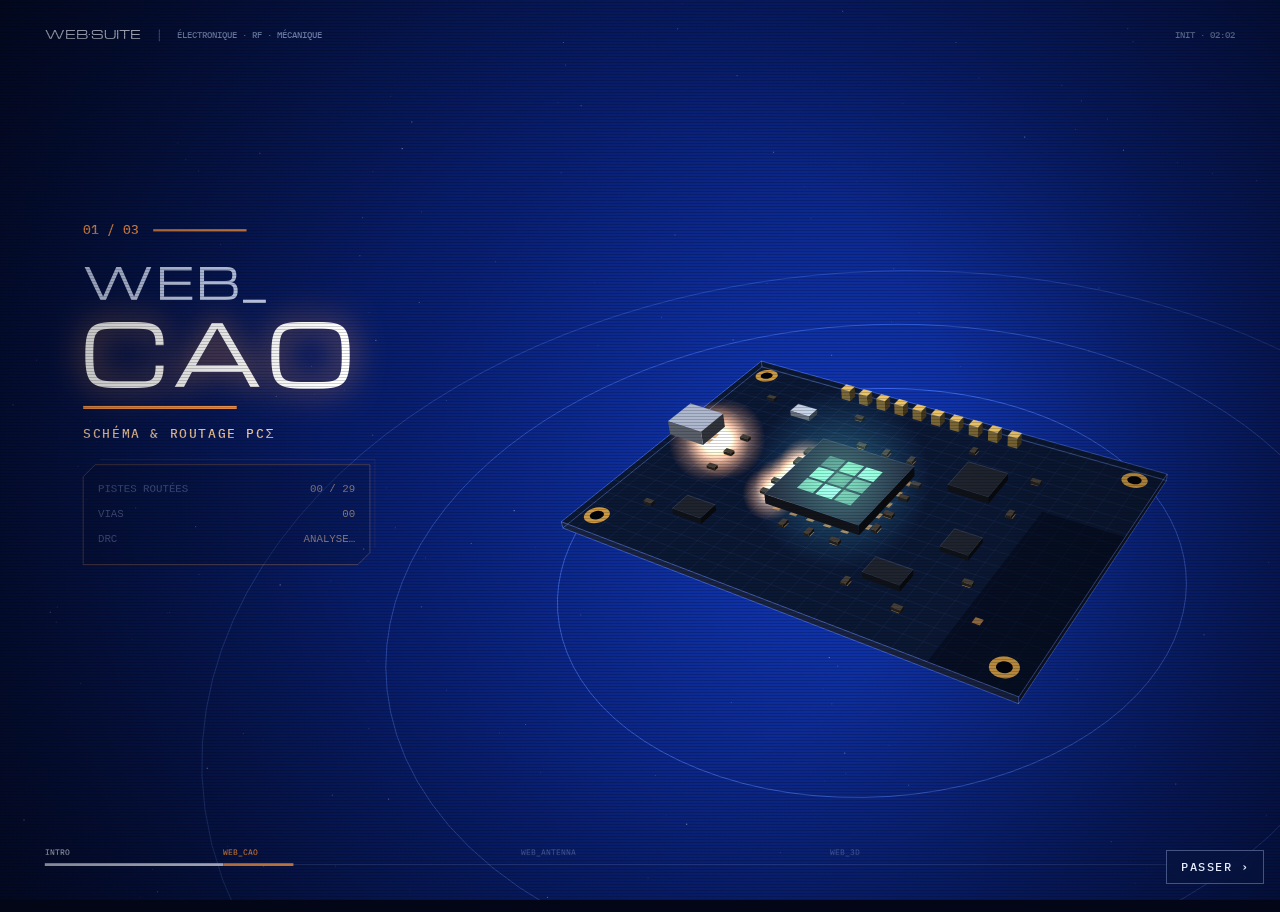
==== lanceur/index.html @ eeaee817 "Lanceur : demande le nom et l'e-mail git au premier envoi d'un poste neuf Sans user.name / user.emai" ====
<!doctype html>
<html lang="fr">
<head>
<meta charset="utf-8">
<meta name="viewport" content="width=device-width, initial-scale=1, viewport-fit=cover">
<title>WEB·SUITE</title>
<link rel="icon" href="data:image/svg+xml,%3Csvg xmlns='http://www.w3.org/2000/svg' viewBox='0 0 32 32'%3E%3Crect width='32' height='32' fill='%23020617'/%3E%3Cpath d='M6 22h8l6-8h6M6 12h6l4-5' stroke='%234fe0ff' stroke-width='2.4' fill='none' stroke-linecap='round'/%3E%3C/svg%3E">
<link rel="preconnect" href="https://fonts.googleapis.com">
<link rel="preconnect" href="https://fonts.gstatic.com" crossorigin>
<link rel="stylesheet" href="https://fonts.googleapis.com/css2?family=Michroma&family=IBM+Plex+Mono:wght@400;500&display=swap">
<style>
  :root {
    color-scheme: dark;
    --ink: #020617;
    --panel: rgba(6, 16, 48, .62);
    --text: #e6edff;
    --muted: #8ea3d9;
    --faint: rgba(142, 163, 217, .28);
    --ok: #8dffb8;
    --err: #ff6b7d;
    --display: "Michroma", "Eurostile", "Arial Black", system-ui, sans-serif;
    --mono: "IBM Plex Mono", ui-monospace, "SFMono-Regular", Menlo, Consolas, monospace;
  }
  * { box-sizing: border-box; }
  [hidden] { display: none !important; }
  html, body { min-height: 100%; }
  body {
    margin: 0;
    color: var(--text);
    font: 400 14px/1.5 var(--mono);
    background:
      radial-gradient(ellipse 80% 70% at 50% 38%, rgba(18, 58, 190, .55), rgba(8, 30, 112, .35) 42%, transparent 78%),
      var(--ink);
    background-attachment: fixed;
  }
  body::before {                     /* trame de circuit, très discrète */
    content: ""; position: fixed; inset: 0; pointer-events: none;
    background-image:
      linear-gradient(rgba(90, 120, 200, .07) 1px, transparent 1px),
      linear-gradient(90deg, rgba(90, 120, 200, .07) 1px, transparent 1px);
    background-size: 44px 44px;
    mask-image: radial-gradient(ellipse at 50% 40%, #000 20%, transparent 75%);
  }
  body::after {                      /* lignes de balayage, comme l'intro */
    content: ""; position: fixed; inset: 0; pointer-events: none;
    background: repeating-linear-gradient(transparent 0 2px, rgba(0, 0, 0, .16) 2px 3px);
  }

  /* ---------- intro ---------- */
  #intro-voile {
    position: fixed; inset: 0; z-index: 20; background: var(--ink);
    transition: opacity .7s ease;
  }
  /* visibility et non display : l'iframe garde sa taille, sinon l'intro
     redessinerait sur un canvas 0x0 à son événement resize (drawImage échoue) */
  #intro-voile.cache { opacity: 0; pointer-events: none; visibility: hidden; transition: opacity .7s ease, visibility 0s .7s; }
  #intro-voile iframe { width: 100%; height: 100%; border: 0; display: block; }
  #passer {
    position: absolute; right: 16px; bottom: calc(16px + env(safe-area-inset-bottom, 0px));
    font: 500 12px/1 var(--mono); letter-spacing: .12em; text-transform: uppercase;
    color: var(--text); background: rgba(8, 20, 60, .55);
    border: 1px solid rgba(142, 163, 217, .45); padding: 10px 14px; cursor: pointer;
    backdrop-filter: blur(6px);
  }
  #passer:hover { border-color: var(--text); }

  /* ---------- lanceur ---------- */
  .page {
    position: relative; max-width: 1320px; margin: 0 auto;
    padding: 28px clamp(16px, 3.5vw, 56px) 40px;
    min-height: 100vh; display: flex; flex-direction: column;
    opacity: 0; transform: translateY(12px); transition: opacity .8s ease, transform .8s ease;
  }
  .page.visible { opacity: 1; transform: none; }

  header { display: flex; align-items: center; gap: 18px; flex-wrap: wrap; }
  .marque { font: 400 17px/1 var(--display); letter-spacing: .06em; }
  .slogan { color: var(--muted); font-size: 12px; letter-spacing: .14em; padding-left: 18px; border-left: 1px solid var(--faint); }
  header .droite { margin-left: auto; display: flex; gap: 10px; align-items: center; }
  .etat-global { color: var(--muted); font-size: 12px; letter-spacing: .14em; }

  .titre { text-align: center; margin: clamp(40px, 10vh, 110px) 0 clamp(28px, 5vh, 52px); }
  .titre h1 {
    margin: 0; font: 400 clamp(34px, 6.4vw, 92px)/1.05 var(--display); letter-spacing: .04em;
    text-shadow: 0 .14em 0 rgba(159, 184, 255, .12);
  }
  .titre p { margin: 14px 0 0; color: rgba(170, 195, 255, .95); font-size: clamp(11px, 1.1vw, 15px); letter-spacing: .26em; }

  .cartes { display: grid; grid-template-columns: repeat(3, minmax(0, 1fr)); gap: clamp(16px, 2vw, 34px); }
  @media (max-width: 900px) { .cartes { grid-template-columns: 1fr; } .slogan { display: none; } }

  .carte {
    --c: #fff;
    position: relative; padding: 22px 22px 18px; min-height: 250px;
    display: flex; flex-direction: column; gap: 14px;
    background: var(--panel);
    clip-path: polygon(22px 0, 100% 0, 100% calc(100% - 22px), calc(100% - 22px) 100%, 0 100%, 0 22px);
    isolation: isolate;
    container-type: inline-size;
  }
  .carte::before {                   /* liseré coupé aux coins */
    content: ""; position: absolute; inset: 0; z-index: -1; padding: 1px;
    background: linear-gradient(135deg, color-mix(in srgb, var(--c) 75%, transparent), color-mix(in srgb, var(--c) 22%, transparent));
    clip-path: inherit;
    -webkit-mask: linear-gradient(#000 0 0) content-box, linear-gradient(#000 0 0);
    -webkit-mask-composite: xor; mask-composite: exclude;
  }
  .carte::after {                    /* halo au survol */
    content: ""; position: absolute; inset: 0; z-index: -2; opacity: 0; transition: opacity .3s;
    background: radial-gradient(circle at 20% 0%, color-mix(in srgb, var(--c) 18%, transparent), transparent 60%);
  }
  .carte:hover::after { opacity: 1; }
  .entete { display: flex; align-items: center; gap: 16px; }
  .icone { width: 54px; height: 54px; flex: none; color: var(--c); filter: drop-shadow(0 0 6px color-mix(in srgb, var(--c) 55%, transparent)); }
  .num { color: var(--c); font-size: 12px; letter-spacing: .12em; }
  .carte h2 { margin: 2px 0 0; font: 400 clamp(15px, 5.4cqi, 24px)/1.15 var(--display); letter-spacing: .03em; white-space: nowrap; }
  .sous { color: color-mix(in srgb, var(--c) 45%, #fff); font-size: 13px; }

  .statut { display: flex; align-items: center; gap: 8px; font-size: 12px; letter-spacing: .1em; text-transform: uppercase; color: var(--muted); }
  .statut::before { content: ""; width: 8px; height: 8px; border-radius: 50%; background: currentColor; flex: none; }
  .statut.actif { color: var(--ok); }
  .statut.actif::before { box-shadow: 0 0 8px var(--ok); }
  .statut.occupe { color: var(--c); }
  .statut.occupe::before { animation: pulse 1s ease-in-out infinite; }
  .statut.erreur { color: var(--err); }
  .statut.absent::before { background: transparent; border: 1px solid currentColor; }
  @keyframes pulse { 50% { opacity: .25; } }
  .message { min-height: 2.9em; color: var(--muted); font-size: 12px; overflow-wrap: anywhere;
             display: -webkit-box; -webkit-line-clamp: 2; -webkit-box-orient: vertical; overflow: hidden; }

  .actions { margin-top: auto; display: flex; gap: 10px; flex-wrap: wrap; }
  button, .bouton {
    font: 500 12px/1 var(--mono); letter-spacing: .12em; text-transform: uppercase;
    color: var(--text); background: rgba(8, 20, 60, .55);
    border: 1px solid rgba(142, 163, 217, .45); padding: 11px 15px; cursor: pointer;
    text-decoration: none; display: inline-flex; align-items: center; gap: 8px;
  }
  button:hover, .bouton:hover { border-color: var(--text); }
  button:focus-visible, .bouton:focus-visible { outline: 2px solid #4fe0ff; outline-offset: 2px; }
  button:disabled { opacity: .45; cursor: default; border-color: rgba(142, 163, 217, .45); }
  .principal { background: color-mix(in srgb, var(--c, #4fe0ff) 16%, rgba(8, 20, 60, .7)); border-color: var(--c, #4fe0ff); color: #fff; }
  .principal:hover { background: color-mix(in srgb, var(--c, #4fe0ff) 28%, rgba(8, 20, 60, .7)); }
  .discret { border-color: transparent; background: transparent; color: var(--muted); padding-left: 6px; padding-right: 6px; }
  .discret:hover { color: var(--text); border-color: transparent; }

  .pied { margin-top: auto; padding-top: 36px; display: flex; gap: 16px; align-items: center; flex-wrap: wrap; color: var(--muted); font-size: 12px; }
  .pied .chemin { overflow-wrap: anywhere; }
  .pied .alerte { color: #ffd2a3; }
  #tout { --c: #e6edff; }

  dialog {
    width: min(900px, calc(100vw - 32px)); max-height: 80vh; padding: 0;
    color: var(--text); background: #050c24; border: 1px solid var(--faint);
  }
  dialog::backdrop { background: rgba(2, 6, 23, .75); backdrop-filter: blur(3px); }
  dialog .barre { display: flex; align-items: center; gap: 12px; padding: 12px 16px; border-bottom: 1px solid var(--faint); }
  dialog .barre strong { font: 400 14px var(--display); letter-spacing: .05em; }
  dialog .barre button { margin-left: auto; }
  dialog pre { margin: 0; padding: 16px; max-height: calc(80vh - 60px); overflow: auto; font: 12px/1.55 var(--mono); white-space: pre-wrap; color: #c7d3f5; }

  @media (prefers-reduced-motion: reduce) {
    .page, #intro-voile { transition: none; }
    .statut.occupe::before { animation: none; }
  }
</style>
</head>
<body>

<div id="intro-voile" class="cache">
  <iframe id="intro" title="Animation d'introduction WEB·SUITE"></iframe>
  <button id="passer" type="button">Passer ›</button>
</div>

<div class="page" id="page">
  <header>
    <span class="marque">WEB·SUITE</span>
    <span class="slogan">ÉLECTRONIQUE · RF · MÉCANIQUE</span>
    <div class="droite">
      <span class="etat-global" id="etat-global">CONNEXION…</span>
      <button class="discret" id="revoir" type="button" title="Rejouer l'animation d'introduction">↻ Intro</button>
    </div>
  </header>

  <section class="titre">
    <h1>WEB·SUITE</h1>
    <p>CHOISISSEZ VOTRE OUTIL</p>
  </section>

  <section class="cartes" id="cartes" aria-live="polite"></section>

  <footer class="pied">
    <button id="tout" class="principal" type="button" hidden>⇩ Télécharger les outils manquants</button>
    <span class="alerte" id="sans-git" hidden>git introuvable : les outils seront téléchargés en zip, sans mise à jour automatique.</span>
    <span class="chemin" id="racine"></span>
  </footer>
</div>

<dialog id="journal">
  <div class="barre"><strong id="journal-titre">Journal</strong><button type="button" id="journal-fermer">Fermer</button></div>
  <pre id="journal-texte"></pre>
</dialog>

<script>
(() => {
'use strict';

const ICONES = {
  web_cao: '<svg viewBox="0 0 54 54" fill="none" stroke="currentColor" stroke-width="1.6" stroke-linecap="round" stroke-linejoin="round"><path d="M7 36h12l10-12h18"/><path d="M7 20h9l7-9h9"/><path d="M29 44l8-8h10"/><g fill="currentColor"><circle cx="7" cy="36" r="2.6"/><circle cx="47" cy="24" r="2.6"/><circle cx="7" cy="20" r="2.6"/><circle cx="32" cy="11" r="2.6"/><circle cx="47" cy="36" r="2.6"/></g></svg>',
  web_antenna: '<svg viewBox="0 0 54 54" fill="none" stroke="currentColor" stroke-width="1.6" stroke-linecap="round"><path d="M27 30v18"/><circle cx="27" cy="30" r="2.6" fill="currentColor"/><path d="M19 22a11 11 0 0 1 16 0" opacity=".95"/><path d="M13 16a20 20 0 0 1 28 0" opacity=".7"/><path d="M7 10a29 29 0 0 1 40 0" opacity=".45"/></svg>',
  web_3d: '<svg viewBox="0 0 54 54" fill="none" stroke="currentColor" stroke-width="1.6" stroke-linejoin="round"><path d="M27 6l18 10v22L27 48 9 38V16z"/><path d="M9 16l18 10 18-10M27 26v22"/><path d="M18 11l18 10v6" opacity=".4"/></svg>',
};

const $ = s => document.querySelector(s);
const cartes = $('#cartes');
let etat = null;
let minuteur = 0;
const attente = {};          // id -> onglet ouvert en attendant que le serveur réponde

/* ---------------- API ---------------- */
async function api(chemin, corps) {
  const opts = corps === undefined ? {} : {
    method: 'POST',
    headers: { 'Content-Type': 'application/json', 'X-WebSuite': '1' },
    body: JSON.stringify(corps),
  };
  const r = await fetch(chemin, opts);
  if (!r.ok) throw new Error((await r.json().catch(() => ({}))).erreur || r.statusText);
  return r.json();
}

async function rafraichir() {
  clearTimeout(minuteur);
  try {
    const d = await api('/api/etat');
    etat = d;
    rendre();
    $('#etat-global').textContent = 'PRÊT';
  } catch (e) {
    $('#etat-global').textContent = 'LANCEUR ARRÊTÉ';
  }
  const occupe = etat && etat.outils.some(o => o.phase === 'installation' || o.phase === 'demarrage');
  minuteur = setTimeout(rafraichir, occupe ? 800 : 4000);
}

/* ---------------- rendu ---------------- */
function statutDe(o) {
  if (o.phase === 'installation') return ['occupe', o.installe ? 'Installation d’openEMS…' : 'Téléchargement…'];
  if (o.phase === 'demarrage') return ['occupe', 'Démarrage…'];
  if (o.phase === 'actif') return ['actif', `En cours · port ${o.port}`];
  if (o.phase === 'erreur') return ['erreur', 'Erreur'];
  return o.installe ? ['', 'Installé'] : ['absent', 'Non installé'];
}

// L'outil tourne sur la même machine que le lanceur : on garde l'hôte par
// lequel cette page a été ouverte (127.0.0.1 en local, l'IP du poste depuis
// une tablette), seul le port change.
function urlOutil(o) {
  const u = new URL(o.url);
  u.hostname = location.hostname;
  return u.href;
}

function boutons(o) {
  const b = [];
  if (!o.installe) {
    b.push(`<button class="principal" data-action="installer" ${o.phase === 'installation' ? 'disabled' : ''}>⇩ Télécharger</button>`);
  } else if (o.phase === 'actif') {
    b.push(`<a class="bouton principal" href="${urlOutil(o)}" target="_blank" rel="noopener">Ouvrir ↗</a>`);
    b.push('<button data-action="arreter">■ Arrêter</button>');
  } else if (o.phase === 'demarrage') {
    b.push('<button class="principal" disabled>Démarrage…</button>');
    b.push('<button data-action="arreter">■ Annuler</button>');
  } else if (o.phase === 'installation') {
    b.push('<button class="principal" disabled>Installation…</button>');
  } else {
    b.push('<button class="principal" data-action="lancer">▶ Lancer</button>');
    if (o.openems === false) b.push('<button data-action="openems" title="Télécharge openEMS (~50 Mo), crée env\\ en Python 3.10/3.11 et installe ses paquets">⚙ Installer openEMS</button>');
  }
  if (o.a_envoyer && o.phase !== 'installation') b.push('<button data-action="envoyer" title="commit + push des projets de cet outil vers GitHub">⇧ Envoyer sur GitHub</button>');
  b.push('<button class="discret" data-action="journal">Journal</button>');
  return b.join('');
}

function rendre() {
  const d = etat;
  $('#racine').textContent = `Dossier des outils : ${d.racine} · Projets : ${d.projets}`;
  $('#sans-git').hidden = d.git;
  const manquants = d.outils.filter(o => !o.installe && o.phase !== 'installation');
  $('#tout').hidden = manquants.length === 0;
  $('#tout').textContent = manquants.length === d.outils.length
    ? '⇩ Télécharger les 3 outils' : `⇩ Télécharger les outils manquants (${manquants.length})`;

  d.outils.forEach((o, i) => {
    let c = cartes.querySelector(`[data-id="${o.id}"]`);
    if (!c) {
      c = document.createElement('article');
      c.className = 'carte'; c.dataset.id = o.id; c.style.setProperty('--c', o.couleur);
      c.innerHTML = `
        <div class="entete">
          <div class="icone">${ICONES[o.id] || ''}</div>
          <div><div class="num">0${i + 1} / 0${d.outils.length}</div><h2>${o.nom}</h2></div>
        </div>
        <div class="sous">${o.sous_titre}</div>
        <div class="statut"></div>
        <div class="message"></div>
        <div class="actions"></div>`;
      cartes.appendChild(c);
    }
    const [cls, libelle] = statutDe(o);
    const st = c.querySelector('.statut');
    st.className = 'statut ' + cls; st.textContent = libelle;
    let msg = o.message || (o.installe ? o.dossier : 'Sera cloné depuis GitHub dans ' + o.dossier);
    if (o.installe && !o.phase && o.openems === false) msg = 'Simulations : openEMS pas encore installé (bouton « Installer openEMS »).';
    c.querySelector('.message').textContent = msg;
    c.querySelector('.message').title = msg;
    const html = boutons(o);
    const act = c.querySelector('.actions');
    if (act.dataset.html !== html) { act.innerHTML = html; act.dataset.html = html; }

    // onglet ouvert pendant le démarrage : on y envoie l'outil dès qu'il répond
    const w = attente[o.id];
    if (w) {
      if (o.phase === 'actif' && o.url) { if (!w.closed) w.location.href = urlOutil(o); delete attente[o.id]; }
      else if (o.phase !== 'demarrage') { if (!w.closed) w.close(); delete attente[o.id]; }
    }
  });
}

function ongletAttente(o) {
  const w = window.open('', '_blank');
  if (!w) return null;       // bloqueur de fenêtres : le bouton « Ouvrir » prendra le relais
  w.document.write(`<!doctype html><meta charset="utf-8"><title>${o.nom} — démarrage</title>
    <body style="margin:0;height:100vh;display:grid;place-items:center;background:#020617;color:#e6edff;font:500 14px/1.6 'IBM Plex Mono',Consolas,monospace;letter-spacing:.12em;text-align:center">
    <div><div style="color:${o.couleur};font-size:22px;letter-spacing:.05em">${o.nom}</div>DÉMARRAGE DU SERVEUR…<br><span style="color:#8ea3d9;font-size:12px">vérification des mises à jour, quelques secondes</span></div>`);
  w.document.close();
  return w;
}

cartes.addEventListener('click', async e => {
  const btn = e.target.closest('button[data-action]');
  if (!btn) return;
  const id = btn.closest('.carte').dataset.id;
  const o = etat.outils.find(x => x.id === id);
  const action = btn.dataset.action;
  if (action === 'journal') return ouvrirJournal(o);
  if (action === 'envoyer') return envoyer(o);
  if (action === 'lancer') { const w = ongletAttente(o); if (w) attente[id] = w; }
  btn.disabled = true;
  try {
    const d = await api('/api/' + action, { id });
    etat.outils = d.outils; rendre();
    // Fin de session : on propose tout de suite d'envoyer ce qui a changé.
    if (action === 'arreter' && d.outils.find(x => x.id === id).a_envoyer) await envoyer(o);
  } catch (err) {
    alert(`${o.nom} : ${err.message}`);
    if (attente[id]) { attente[id].close(); delete attente[id]; }
  }
  rafraichir();
});

/* Premier envoi depuis un poste neuf : git doit savoir qui signe les commits.
   Demandé une fois, retenu dans le dépôt PROJETS de ce poste. */
async function demanderIdentite() {
  for (;;) {
    const nom = prompt('Premier envoi depuis ce poste.\nVotre nom pour les commits git :');
    if (!nom) return false;
    const email = prompt('Votre adresse e-mail (celle de votre compte GitHub) :');
    if (!email) return false;
    const r = await api('/api/identite', { nom, email });
    if (r.ok) return true;
    alert(r.message);
  }
}

async function envoyer(o) {
  const defaut = `Session ${o.nom} ${new Date().toLocaleString('fr-FR')}`;
  const message = prompt(`${o.nom} : projets modifiés.\nMessage du commit (Annuler = plus tard) :`, defaut);
  if (message === null) return;
  $('#etat-global').textContent = 'ENVOI SUR GITHUB…';
  try {
    const corps = { id: o.id, message: message || defaut };
    let d = await api('/api/envoyer', corps);
    if (d.identite) {
      if (!await demanderIdentite()) { rafraichir(); return; }
      d = await api('/api/envoyer', corps);
    }
    etat.outils = d.outils; rendre();
    if (!d.ok) alert(`${o.nom} : ${d.message}`);
  } catch (err) { alert(`${o.nom} : ${err.message}`); }
  rafraichir();
}

$('#tout').addEventListener('click', async () => {
  $('#tout').disabled = true;
  try { await api('/api/installer', { id: 'tous' }); } catch (err) { alert(err.message); }
  $('#tout').disabled = false;
  rafraichir();
});

/* ---------------- journal ---------------- */
const dlg = $('#journal');
let journalId = null, journalMinuteur = 0;
async function chargerJournal() {
  if (!journalId || !dlg.open) return;
  try {
    const { texte } = await api('/api/journal?id=' + journalId);
    const pre = $('#journal-texte');
    const enBas = pre.scrollTop + pre.clientHeight >= pre.scrollHeight - 8;
    pre.textContent = texte || '(vide)';
    if (enBas) pre.scrollTop = pre.scrollHeight;
  } catch (e) { /* le lanceur a pu s'arrêter */ }
  journalMinuteur = setTimeout(chargerJournal, 1500);
}
function ouvrirJournal(o) {
  journalId = o.id;
  $('#journal-titre').textContent = `Journal · ${o.nom}`;
  $('#journal-texte').textContent = '…';
  dlg.showModal();
  chargerJournal().then(() => { const p = $('#journal-texte'); p.scrollTop = p.scrollHeight; });
}
$('#journal-fermer').addEventListener('click', () => dlg.close());
dlg.addEventListener('close', () => { clearTimeout(journalMinuteur); journalId = null; });

/* ---------------- intro ---------------- */
const voile = $('#intro-voile'), cadre = $('#intro'), page = $('#page');
let introOuverte = false, secours = 0;

function montrerLanceur() { page.classList.add('visible'); }

function fermerIntro(delai = 0) {
  if (!introOuverte) return;
  introOuverte = false;
  clearTimeout(secours);
  setTimeout(() => {
    voile.classList.add('cache');
    montrerLanceur();
  }, delai);
  try { sessionStorage.setItem('websuite-intro-vue', '1'); } catch (e) { /* stockage indisponible */ }
}

function brancherIntro() {
  let w;
  try { w = cadre.contentWindow; w.document; } catch (e) { return; }
  // Fin naturelle : on laisse l'écran final (les 3 cartes) un instant, puis fondu.
  w.addEventListener('websuite:intro-end', () => fermerIntro(900));
  // Un clic ou une touche dans l'intro la saute : ici, cela veut dire « au lanceur ».
  const sauter = ev => { ev.stopPropagation(); ev.preventDefault(); fermerIntro(); };
  w.document.addEventListener('click', sauter, true);
  w.document.addEventListener('keydown', ev => {
    if ([' ', 'Enter', 'Escape'].includes(ev.key)) sauter(ev);
  }, true);
  const replay = w.document.getElementById('replay');
  if (replay) replay.style.display = 'none';
}

function jouerIntro() {
  introOuverte = true;
  voile.classList.remove('cache');
  const api_ = (() => { try { return cadre.contentWindow.WebSuiteIntro; } catch (e) { return null; } })();
  if (api_) api_.play();
  else cadre.src = 'websuite-intro.html';
  clearTimeout(secours);
  // Si l'intro ne se charge pas. Chargée, elle émet sa fin elle-même, même
  // si elle a été mise en pause dans un onglet en arrière-plan.
  secours = setTimeout(() => {
    try { if (cadre.contentWindow.WebSuiteIntro) return; } catch (e) { /* inaccessible */ }
    fermerIntro();
  }, 14000);
  setTimeout(() => { try { cadre.contentWindow.focus(); } catch (e) {} }, 100);
}

cadre.addEventListener('load', brancherIntro);
$('#passer').addEventListener('click', () => fermerIntro());
$('#revoir').addEventListener('click', jouerIntro);
window.addEventListener('keydown', e => { if (introOuverte && e.key === 'Escape') fermerIntro(); });

let dejaVue = false;
try { dejaVue = sessionStorage.getItem('websuite-intro-vue') === '1'; } catch (e) { /* idem */ }
const sansAnimation = matchMedia('(prefers-reduced-motion: reduce)').matches;
if (dejaVue || sansAnimation || new URLSearchParams(location.search).has('sans-intro')) montrerLanceur();
else jouerIntro();

rafraichir();
})();
</script>
</body>
</html>
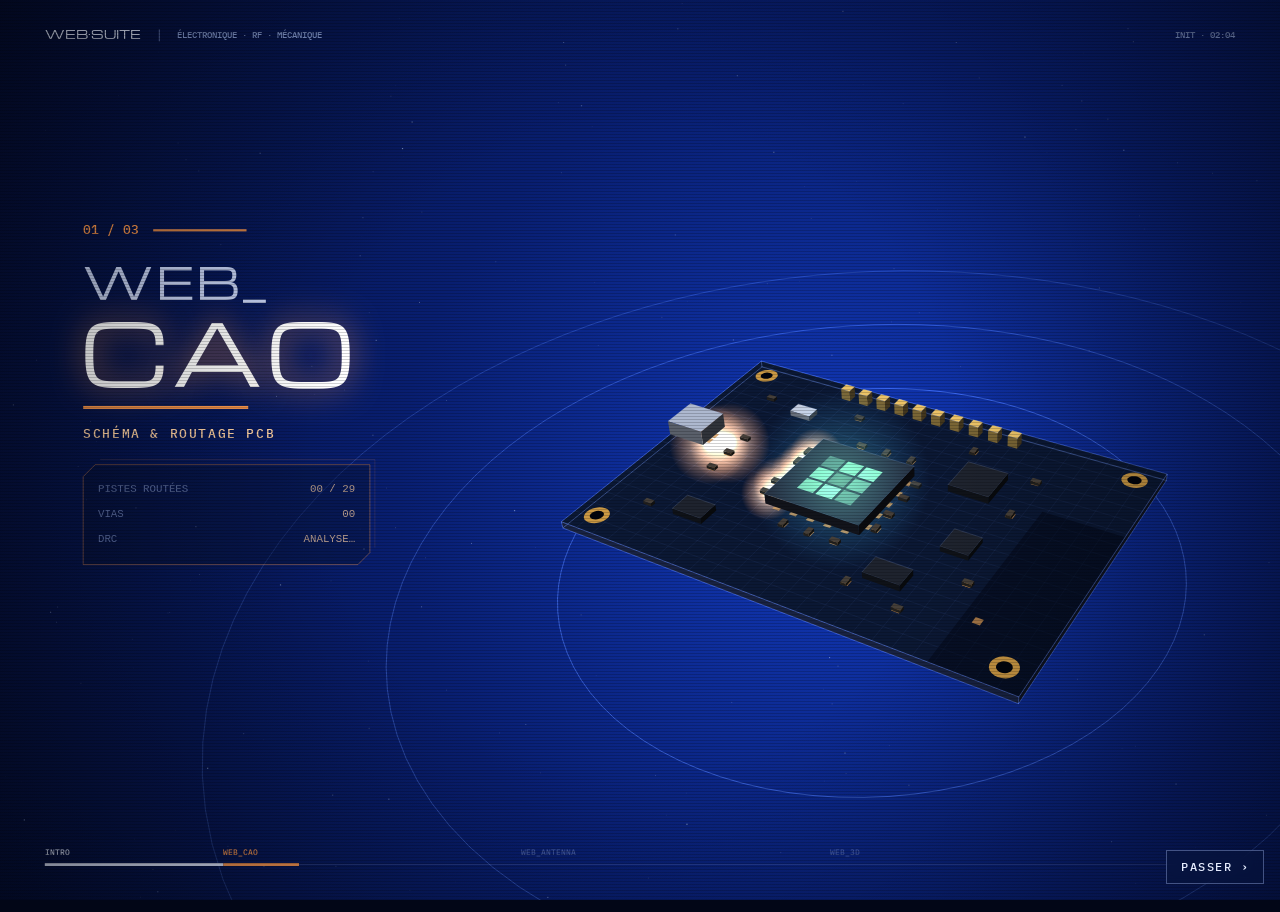
==== commit 1e427ddb: "Lanceur : vérifie les mises à jour des outils pendant l'animation d'intro Les trois outils sont véri" ====
--- a/lanceur/index.html
+++ b/lanceur/index.html
@@ -63,6 +63,12 @@
     backdrop-filter: blur(6px);
   }
   #passer:hover { border-color: var(--text); }
+  #intro-maj {
+    position: absolute; left: 16px; right: 130px; bottom: calc(26px + env(safe-area-inset-bottom, 0px));
+    font: 500 11px/1.4 var(--mono); letter-spacing: .12em; text-transform: uppercase;
+    color: var(--muted); white-space: nowrap; overflow: hidden; text-overflow: ellipsis;
+    pointer-events: none;
+  }
 
   /* ---------- lanceur ---------- */
   .page {
@@ -169,6 +175,7 @@
 <div id="intro-voile" class="cache">
   <iframe id="intro" title="Animation d'introduction WEB·SUITE"></iframe>
   <button id="passer" type="button">Passer ›</button>
+  <div id="intro-maj" aria-live="polite"></div>
 </div>
 
 <div class="page" id="page">
@@ -238,13 +245,14 @@
   } catch (e) {
     $('#etat-global').textContent = 'LANCEUR ARRÊTÉ';
   }
-  const occupe = etat && etat.outils.some(o => o.phase === 'installation' || o.phase === 'demarrage');
+  const occupe = etat && etat.outils.some(o => ['installation', 'demarrage', 'maj'].includes(o.phase));
   minuteur = setTimeout(rafraichir, occupe ? 800 : 4000);
 }
 
 /* ---------------- rendu ---------------- */
 function statutDe(o) {
   if (o.phase === 'installation') return ['occupe', o.installe ? 'Installation d’openEMS…' : 'Téléchargement…'];
+  if (o.phase === 'maj') return ['occupe', 'Mise à jour…'];
   if (o.phase === 'demarrage') return ['occupe', 'Démarrage…'];
   if (o.phase === 'actif') return ['actif', `En cours · port ${o.port}`];
   if (o.phase === 'erreur') return ['erreur', 'Erreur'];
@@ -272,6 +280,8 @@
     b.push('<button data-action="arreter">■ Annuler</button>');
   } else if (o.phase === 'installation') {
     b.push('<button class="principal" disabled>Installation…</button>');
+  } else if (o.phase === 'maj') {
+    b.push('<button class="principal" disabled>Mise à jour…</button>');
   } else {
     b.push('<button class="principal" data-action="lancer">▶ Lancer</button>');
     if (o.openems === false) b.push('<button data-action="openems" title="Télécharge openEMS (~50 Mo), crée env\\ en Python 3.10/3.11 et installe ses paquets">⚙ Installer openEMS</button>');
@@ -289,6 +299,12 @@
   $('#tout').hidden = manquants.length === 0;
   $('#tout').textContent = manquants.length === d.outils.length
     ? '⇩ Télécharger les 3 outils' : `⇩ Télécharger les outils manquants (${manquants.length})`;
+
+  // Pendant l'intro : où en est la recherche de mises à jour de chaque outil.
+  const verifies = d.outils.filter(o => o.installe);
+  $('#intro-maj').textContent = verifies.some(o => o.phase === 'maj')
+    ? 'Mises à jour · ' + verifies.map(o => o.nom + (o.phase === 'maj' ? ' …' : ' ✓')).join('  ·  ')
+    : '';
 
   d.outils.forEach((o, i) => {
     let c = cartes.querySelector(`[data-id="${o.id}"]`);
@@ -442,7 +458,17 @@
   let w;
   try { w = cadre.contentWindow; w.document; } catch (e) { return; }
   // Fin naturelle : on laisse l'écran final (les 3 cartes) un instant, puis fondu.
-  w.addEventListener('websuite:intro-end', () => fermerIntro(900));
+  // Les mises à jour des outils tournent pendant l'animation : on les attend
+  // (30 s au plus) avant de rendre la main.
+  w.addEventListener('websuite:intro-end', () => {
+    const limite = Date.now() + 30000;
+    (function attendre() {
+      if (!introOuverte) return;
+      const enCours = etat && etat.outils.some(o => o.phase === 'maj');
+      if (enCours && Date.now() < limite) return setTimeout(attendre, 300);
+      fermerIntro(900);
+    })();
+  });
   // Un clic ou une touche dans l'intro la saute : ici, cela veut dire « au lanceur ».
   const sauter = ev => { ev.stopPropagation(); ev.preventDefault(); fermerIntro(); };
   w.document.addEventListener('click', sauter, true);
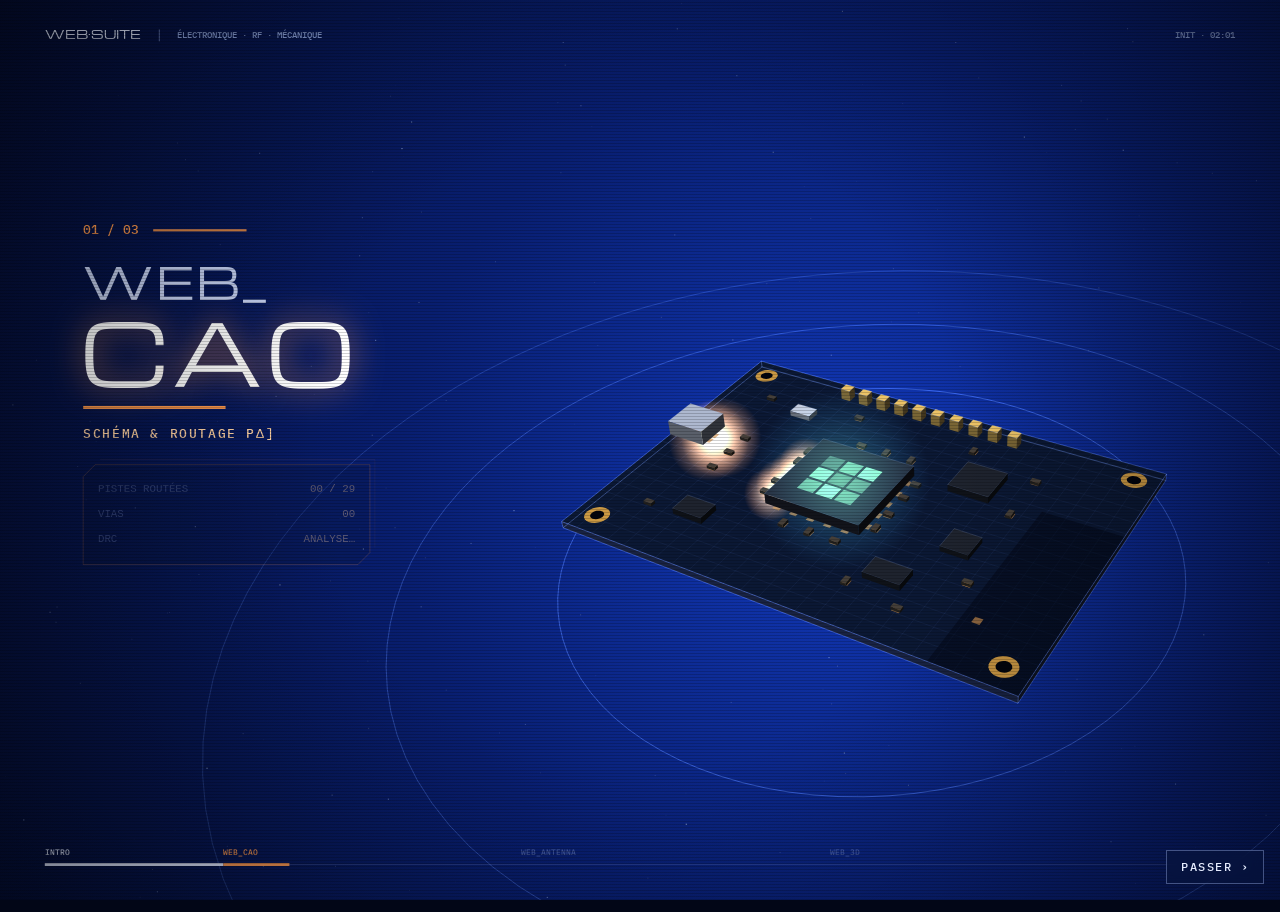
==== commit 0cccd2e6: "Hors ligne : ce qui a été enregistré repart tout seul vers GitHub Un envoi sans Internet faisait déj" ====
--- a/lanceur/index.html
+++ b/lanceur/index.html
@@ -197,6 +197,7 @@
 
   <footer class="pied">
     <button id="tout" class="principal" type="button" hidden>⇩ Télécharger les outils manquants</button>
+    <span class="alerte" id="envoi-auto" hidden></span>
     <span class="alerte" id="sans-git" hidden>git introuvable : les outils seront téléchargés en zip, sans mise à jour automatique.</span>
     <span class="chemin" id="racine"></span>
   </footer>
@@ -295,6 +296,12 @@
   const d = etat;
   $('#racine').textContent = `Dossier des outils : ${d.racine} · Projets : ${d.projets}`;
   $('#sans-git').hidden = d.git;
+  // Enregistré hors ligne : en attente d'Internet, ou revenu en ligne.
+  const ea = d.envoi_auto || {};
+  $('#envoi-auto').hidden = !ea.attente && !ea.ok;
+  $('#envoi-auto').textContent = ea.attente
+    ? `⏳ ${ea.attente} enregistrement(s) pas encore sur GitHub : envoi automatique dès que la connexion revient.` + (ea.message && !ea.ok ? ` (${ea.message})` : '')
+    : (ea.ok ? `✓ ${ea.message}` : '');
   const manquants = d.outils.filter(o => !o.installe && o.phase !== 'installation');
   $('#tout').hidden = manquants.length === 0;
   $('#tout').textContent = manquants.length === d.outils.length
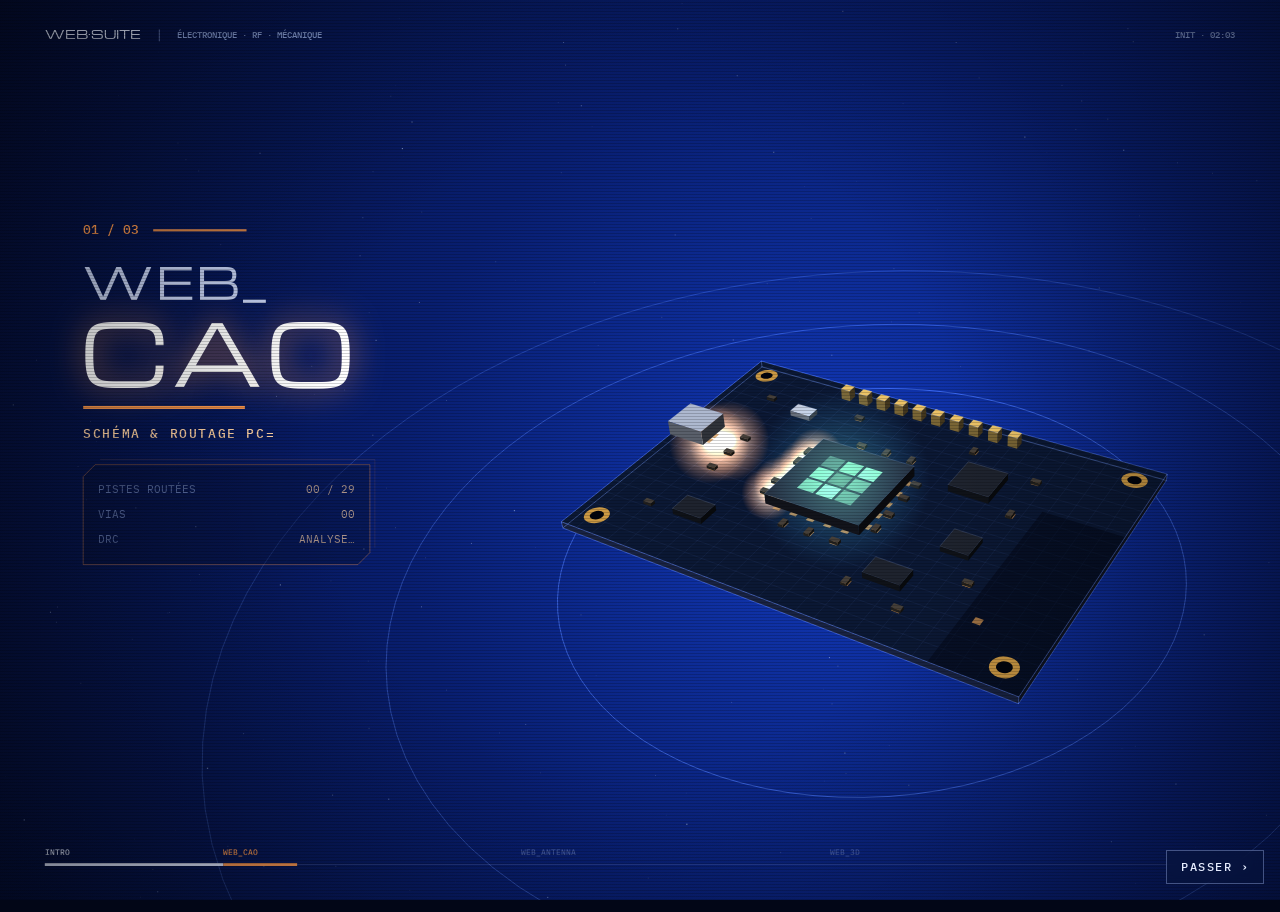
==== commit 14d90039: "Mode réseau en HTTPS : CA propre au poste, même port, cookie Secure appairage.py (copie identique da" ====
--- a/lanceur/index.html
+++ b/lanceur/index.html
@@ -266,6 +266,7 @@
 function urlOutil(o) {
   const u = new URL(o.url);
   u.hostname = location.hostname;
+  u.protocol = location.protocol;   // en réseau, les outils servent aussi HTTPS sur leur port
   return u.href;
 }
 
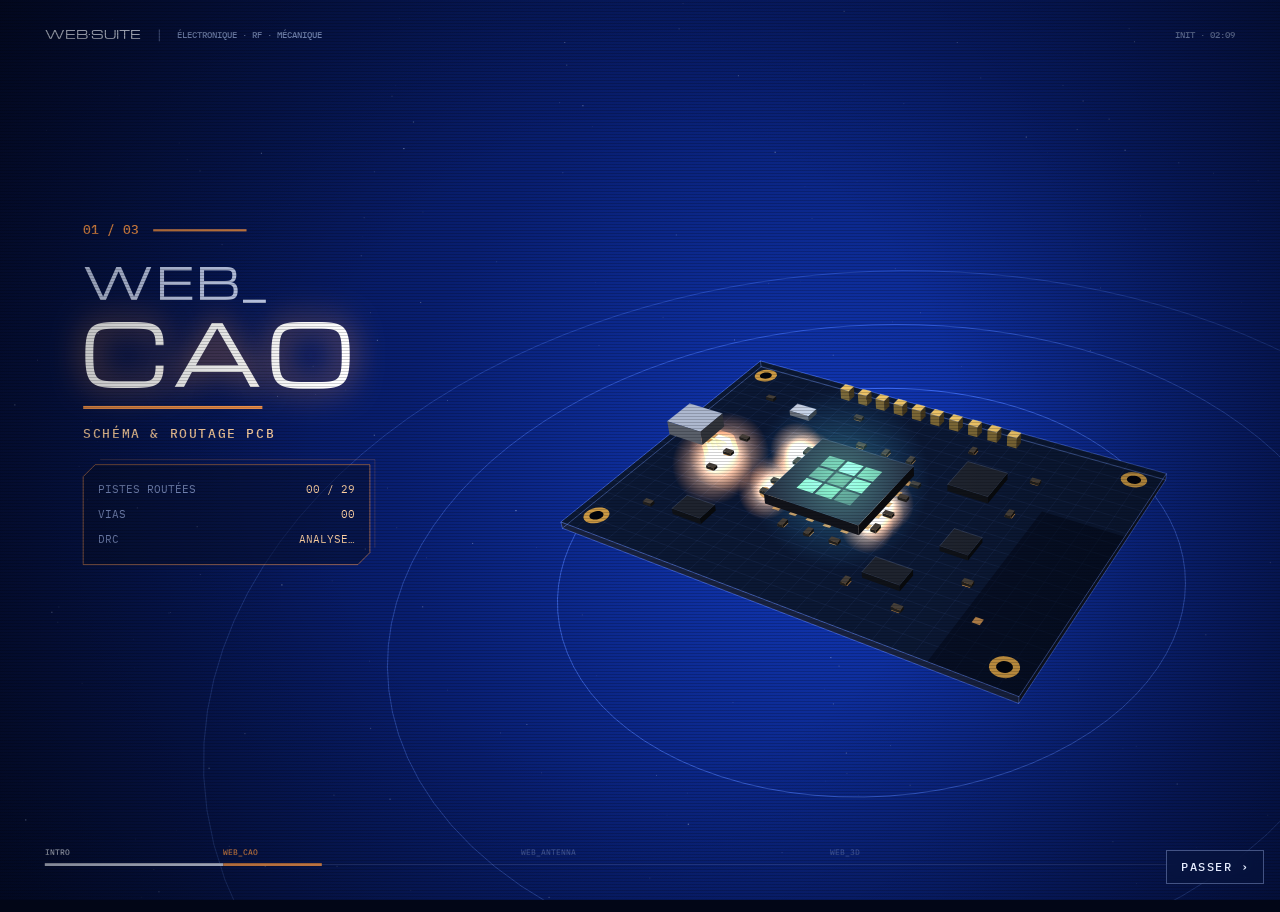
==== commit e52d7de7: "Lanceur : le code d'appairage de chaque outil sur sa carte WEB_CAO, WEB_ANTENNA et WEB_3D écrivent l" ====
--- a/lanceur/index.html
+++ b/lanceur/index.html
@@ -134,6 +134,7 @@
   .message { min-height: 2.9em; color: var(--muted); font-size: 12px; overflow-wrap: anywhere;
              display: -webkit-box; -webkit-line-clamp: 2; -webkit-box-orient: vertical; overflow: hidden; }
 
+  .code { padding: 8px 10px; border: 1px dashed var(--c); font: 500 13px/1.4 var(--mono); }
   .actions { margin-top: auto; display: flex; gap: 10px; flex-wrap: wrap; }
   button, .bouton {
     font: 500 12px/1 var(--mono); letter-spacing: .12em; text-transform: uppercase;
@@ -327,6 +328,7 @@
         <div class="sous">${o.sous_titre}</div>
         <div class="statut"></div>
         <div class="message"></div>
+        <div class="code" hidden></div>
         <div class="actions"></div>`;
       cartes.appendChild(c);
     }
@@ -337,6 +339,10 @@
     if (o.installe && !o.phase && o.openems === false) msg = 'Simulations : openEMS pas encore installé (bouton « Installer openEMS »).';
     c.querySelector('.message').textContent = msg;
     c.querySelector('.message').title = msg;
+    // le code que l'outil écrit dans son journal : pour appairer le téléphone à cet outil aussi
+    const code = c.querySelector('.code');
+    code.hidden = !o.code_appairage;
+    code.textContent = o.code_appairage ? `Code d'appairage ${o.nom} : ${o.code_appairage} (valable 10 min)` : '';
     const html = boutons(o);
     const act = c.querySelector('.actions');
     if (act.dataset.html !== html) { act.innerHTML = html; act.dataset.html = html; }
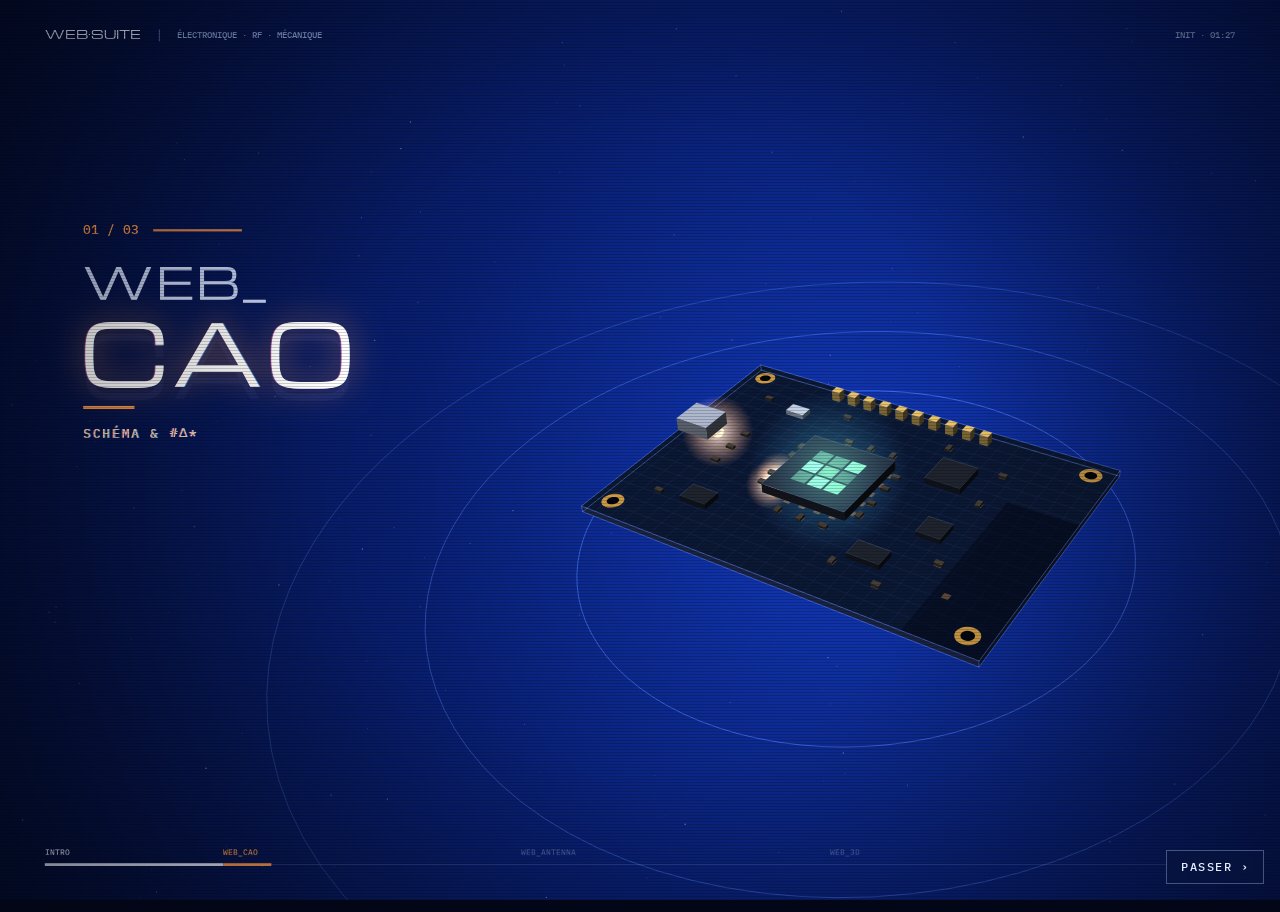
==== commit 4979ec06: "Lanceur : les trois cartes côte à côte sur un téléphone en paysage Sous 900 px elles passaient en un" ====
--- a/lanceur/index.html
+++ b/lanceur/index.html
@@ -94,6 +94,12 @@
 
   .cartes { display: grid; grid-template-columns: repeat(3, minmax(0, 1fr)); gap: clamp(16px, 2vw, 34px); }
   @media (max-width: 900px) { .cartes { grid-template-columns: 1fr; } .slogan { display: none; } }
+  /* téléphone en paysage : les trois cartes côte à côte, sans le grand titre */
+  @media (orientation: landscape) and (max-height: 500px) {
+    .cartes { grid-template-columns: repeat(3, minmax(0, 1fr)); gap: 12px; }
+    .carte { min-height: 0; padding: 14px 14px 12px; }
+    .titre { margin: 12px 0 14px; }
+  }
 
   .carte {
     --c: #fff;
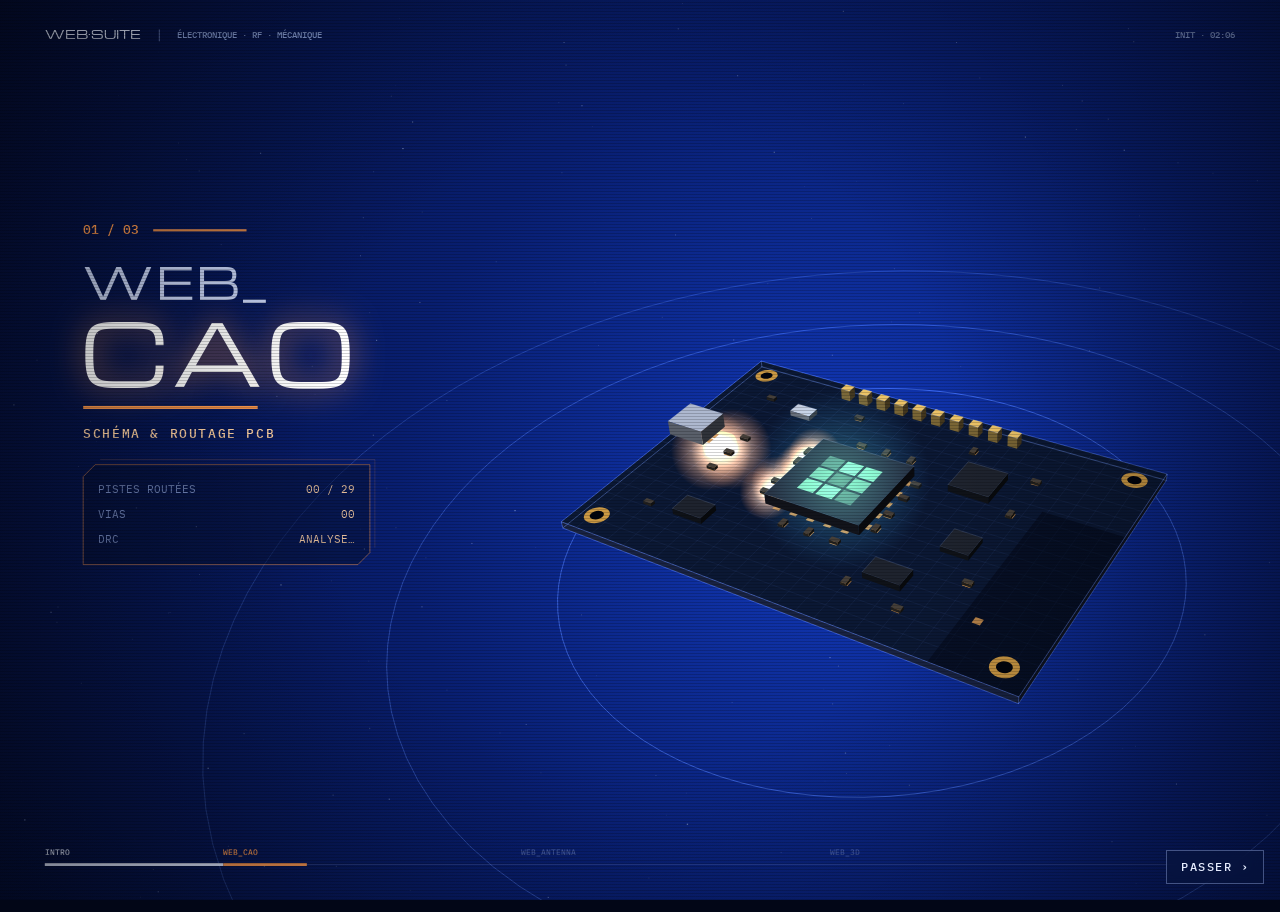
==== commit cfa82043: "Ouvrir passe par le relais du launcher sous /o/, nom Tailscale accepté (Host) Co-Authored-By: Claude" ====
--- a/lanceur/index.html
+++ b/lanceur/index.html
@@ -271,6 +271,8 @@
 // lequel cette page a été ouverte (127.0.0.1 en local, l'IP du poste depuis
 // une tablette), seul le port change.
 function urlOutil(o) {
+  // Ouvert par le relais du launcher (Tailscale Funnel) : seuls les chemins /o/<id>/ sont joignables.
+  if (location.pathname.startsWith('/o/')) return `/o/${o.id}/`;
   const u = new URL(o.url);
   u.hostname = location.hostname;
   u.protocol = location.protocol;   // en réseau, les outils servent aussi HTTPS sur leur port
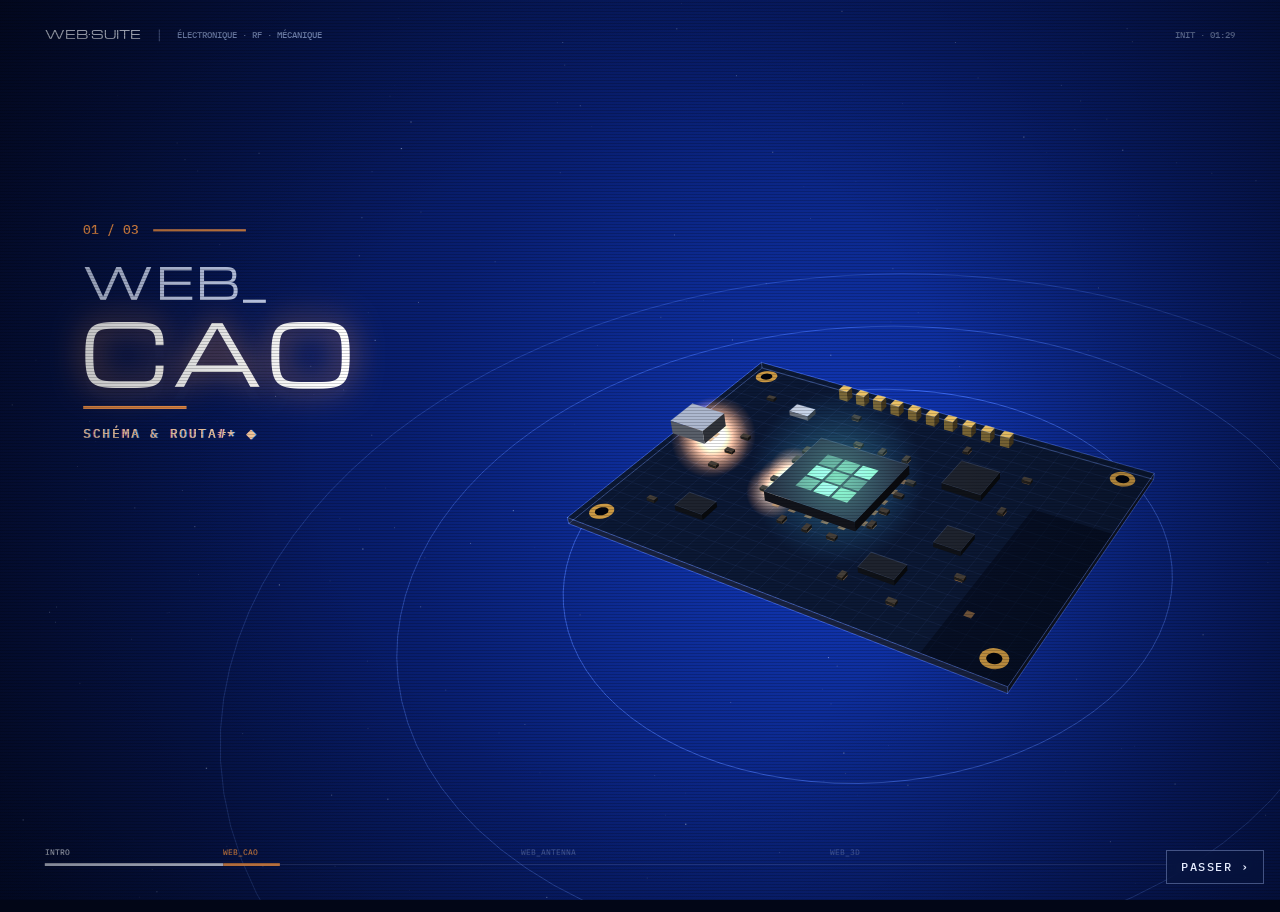
==== commit ef2e06b7: "Plus de Python nulle part : outils lancés par demarrer_<NOM>, bancs node et cargo, archive de produc" ====
--- a/lanceur/index.html
+++ b/lanceur/index.html
@@ -295,7 +295,7 @@
     b.push('<button class="principal" disabled>Mise à jour…</button>');
   } else {
     b.push('<button class="principal" data-action="lancer">▶ Lancer</button>');
-    if (o.openems === false) b.push('<button data-action="openems" title="Télécharge openEMS (~50 Mo), crée env\\ en Python 3.10/3.11 et installe ses paquets">⚙ Installer openEMS</button>');
+    if (o.openems === false) b.push('<button data-action="openems" title="Télécharge l’archive binaire d’openEMS (~50 Mo) dans WEB_ANTENNA\\openEMS">⚙ Installer openEMS</button>');
   }
   if (o.a_envoyer && o.phase !== 'installation') b.push('<button data-action="envoyer" title="commit + push des projets de cet outil vers GitHub">⇧ Envoyer sur GitHub</button>');
   b.push('<button class="discret" data-action="journal">Journal</button>');
